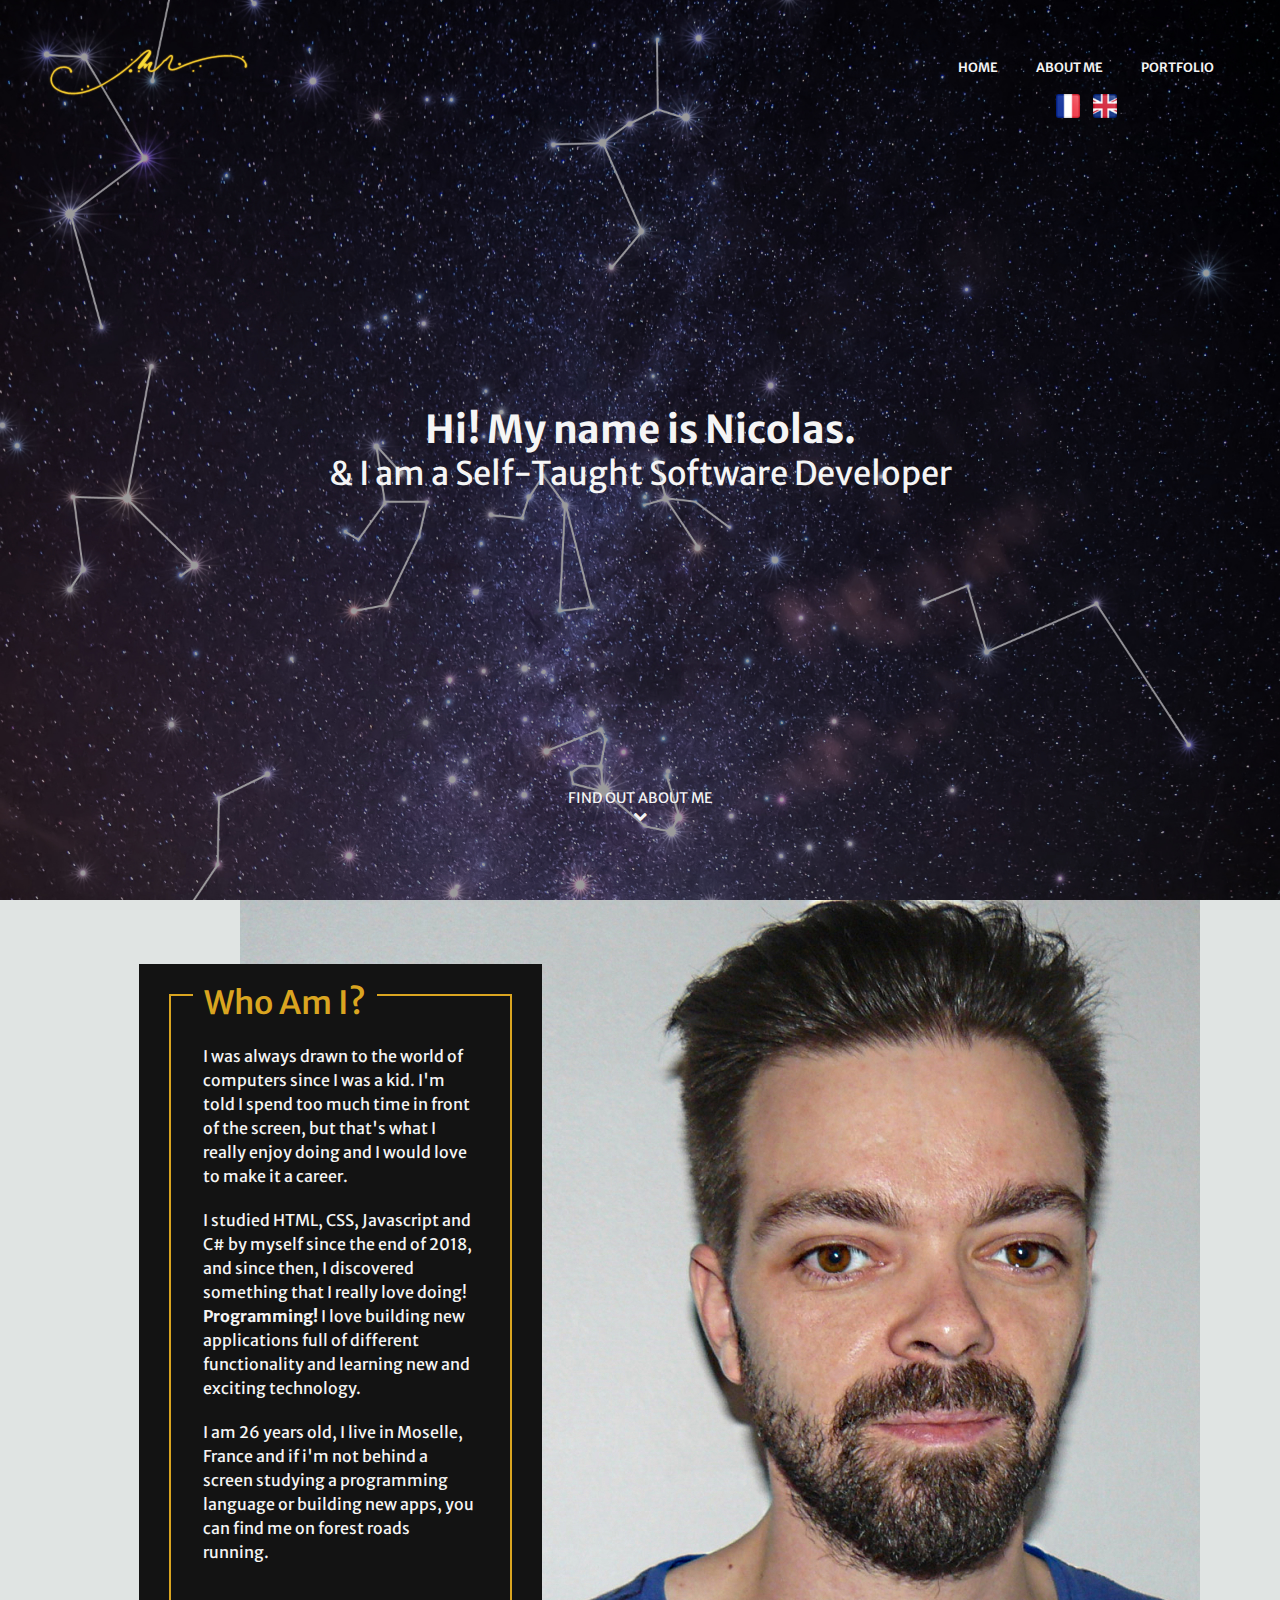
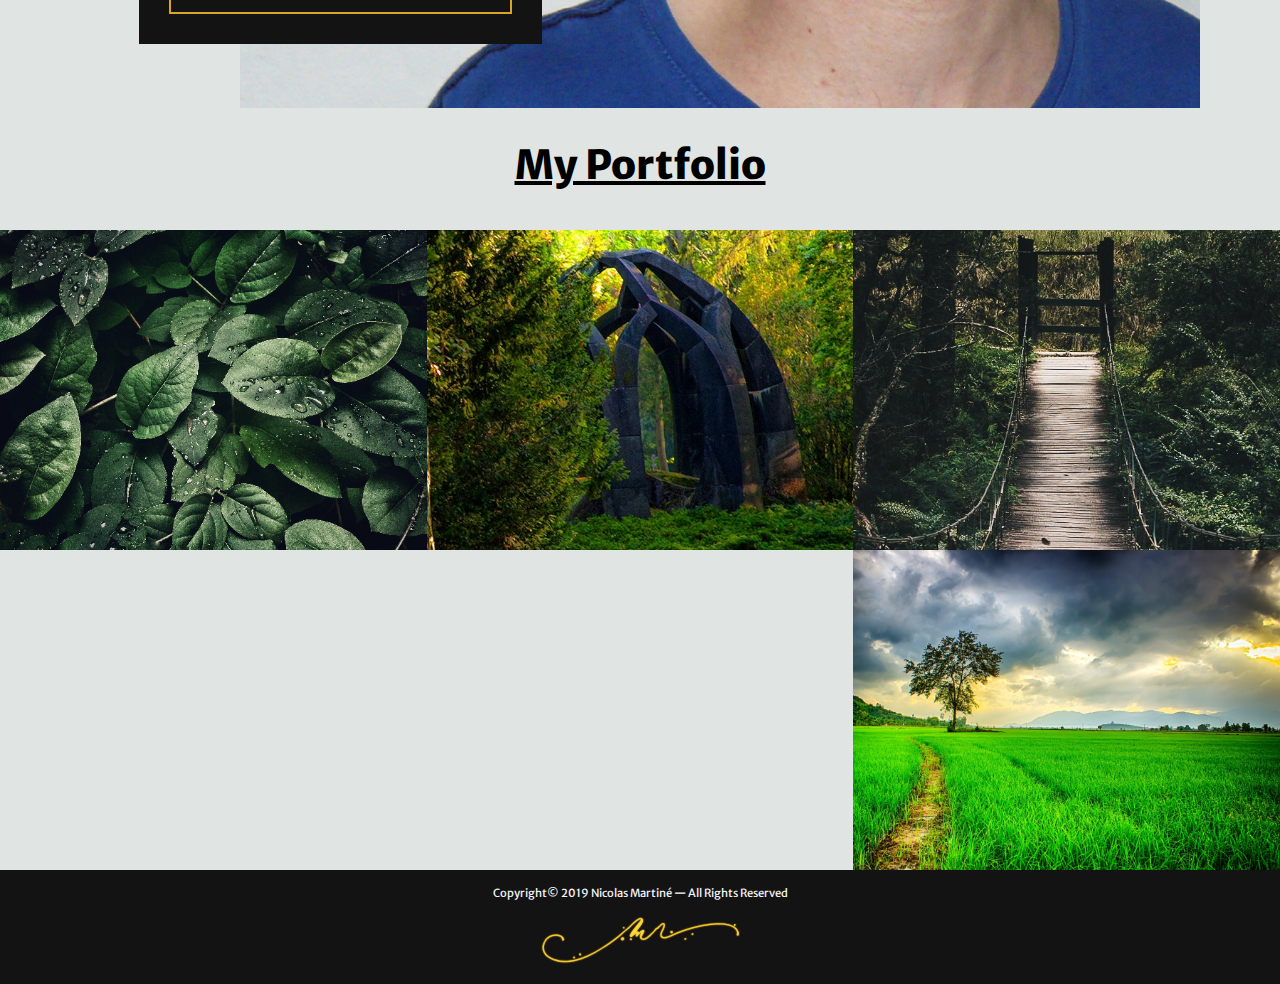
==== index.html @ 87276a25 "added language select" ====
<!--!ADD MY PROJECTS!-->

<!DOCTYPE html>
<html lang="fr">
  <head>
    <meta charset="utf-8" />
    <title>Nicolas Martiné — Self-taught software developer</title>
    <meta name="viewport" content="width=device-width, initial-scale=1" />
    <link type="text/css" rel="stylesheet" href="index.css" />
    <link
      href="https://fonts.googleapis.com/css?family=Merriweather+Sans:300,400&display=swap&subset=latin-ext"
      rel="stylesheet"
    />
    <link
      rel="stylesheet"
      href="https://cdnjs.cloudflare.com/ajax/libs/font-awesome/4.7.0/css/font-awesome.min.css"
    />
  </head>
  <body id="top">
    <header>
      <img src="images/logo.png" alt="my logo image" class="logo" />

      <nav>
        <ul>
          <li>
            <a href="">Home</a>
          </li>
          <li>
            <a href="#home-about-me">About me</a>
          </li>
          <li>
            <a href="#portfolio">Portfolio</a>
          </li>
        </ul>
        <div class="lang-container">
          <a id="lang-fr" href="./index-fr.html">
            <img src="images/france-24.png" alt="Français" />
          </a>

          <a id="lang-uk" href="./index.html">
            <img src="images/united-kingdom-24.png" alt="English" />
          </a>
        </div>
      </nav>
    </header>

    <section class="home">
      <div class="container">
        <h1 class="title">
          Hi! My name is Nicolas.
          <span>& I am a Self-Taught Software Developer</span>
        </h1>
        <a href="#home-about-me" class="button button-accent button-about-me"
          >Find out about me
          <br />
          <i class="fa fa-chevron-down"></i>
        </a>
      </div>
    </section>
    <div class="container container-about-me">
      <section class="home-about-me" id="home-about-me">
        <div class="home-about-text">
          <h1 class="title-about-me">Who Am I?</h1>
          <p>
            I was always drawn to the world of computers since I was a kid. I'm
            told I spend too much time in front of the screen, but that's what I
            really enjoy doing and I would love to make it a career.
          </p>
          <br />
          <p>
            I studied HTML, CSS, Javascript and C# by myself since the end of
            2018, and since then, I discovered something that I really love
            doing! <strong>Programming!</strong> I love building new
            applications full of different functionality and learning new and
            exciting technology.
          </p>
          <br />
          <p>
            I am 26 years old, I live in Moselle, France and if i'm not behind a
            screen studying a programming language or building new apps, you can
            find me on forest roads running.
          </p>
        </div>
      </section>
    </div>
    <div class="container-portfolio">
      <section class="portfolio" id="portfolio">
        <h1>My Portfolio</h1>

        <!-- Portfolio item 01 -->

        <figure class="portfolio-item">
          <img src="images/portfolio-test01.jpg" alt="portfolio item" />
          <figcaption class="portfolio-desc">
            <p>Project Title</p>
            <a
              href="link/to/newpage/detail"
              class="button button-accent button-small"
              >App details</a
            >
          </figcaption>
        </figure>

        <!-- Portfolio item 02 -->

        <figure class="portfolio-item">
          <img src="images/portfolio-test02.jpg" alt="portfolio item" />
          <figcaption class="portfolio-desc">
            <p>Project Title</p>
            <a
              href="link/to/newpage/detail"
              class="button button-accent button-small"
              >App details</a
            >
          </figcaption>
        </figure>

        <!-- Portfolio item 03 -->

        <figure class="portfolio-item">
          <img src="images/portfolio-test03.jpg" alt="portfolio item" />
          <figcaption class="portfolio-desc">
            <p>Project Title</p>
            <a
              href="link/to/newpage/detail"
              class="button button-accent button-small"
              >App details</a
            >
          </figcaption>
        </figure>

        <!-- Portfolio item 04 -->

        <figure class="portfolio-item">
          <img src="images/portfolio-test04.jpg" alt="portfolio item" />
          <figcaption class="portfolio-desc">
            <p>Project Title</p>
            <a
              href="link/to/newpage/detail"
              class="button button-accent button-small"
              >App details</a
            >
          </figcaption>
        </figure>
      </section>
    </div>

    <section class="github-link"></section>

    <footer>
      <p>Copyright&copy; 2019 Nicolas Martiné &mdash; All Rights Reserved</p>
      <a href="#top"
        ><img src="images/logo.png" alt="my logo image" class="logo"
      /></a>
    </footer>

    <script src="index.js"></script>
  </body>
</html>
---- index.css ----
* {
  margin: 0;
  padding: 0;
  box-sizing: border-box;
  transition: all ease-in-out 150ms;
}
body {
  font-family: "Merriweather Sans", sans-serif;
  text-align: center;
  background: #b9c2bf71;
  overflow-x: hidden;
}

img {
  max-width: 100%;
  height: auto;
  color: whitesmoke;
}

.container {
  width: 95%;
  margin: 0 auto;
  max-width: 70rem;
}

.lang-container {
  display: flex;
  padding-top: 0.5em;
  align-items: center;
  justify-content: center;
}

.clearfix::after,
section::after {
  content: "";
  display: block;
  clear: both;
}

@media (min-width: 57rem) {
  .lang-container {
    padding-top: 0em;
  }
}

@media (min-width: 60rem) {
  .container-about-me {
    padding-left: 3em;
  }
}

@media (min-width: 65rem) {
  .container-about-me {
    padding-left: 7em;
  }
}

@media (min-width: 70rem) {
  .container-about-me {
    padding-left: 10em;
  }
}

@media (min-width: 85rem) {
  .container-about-me {
    padding-left: 15em;
  }

  .container {
    max-width: 80rem;
  }
}

/* *TYPOG 

*_______________________________________ */

.home-about-me p {
  line-height: 1.5em;
}

.home-about-me p:first-of-type {
  margin-top: 1em;
}

.home-about-me p:last-of-type {
  margin-bottom: 1em;
}

.title-about-me {
  font-weight: 500;
  padding: 0 0 0.7em 0;
}

.title {
  font-size: 1.7em;
}

.title span {
  font-weight: 400;
  display: block;
  font-size: 0.85em;
  padding: 0em 0 0 0;
}

.portfolio h1 {
  text-decoration: underline;
}

@media (min-width: 57rem) {
  .title {
    font-size: 2.4em;
  }

  .portfolio h1 {
    font-size: 2.5em;
  }
}

@media (min-width: 100rem) {
  .title {
    font-size: 3.2em;
  }
}

/* *BUTTONS 

*_______________________________________ */

.home .button {
  display: inline-block;
  text-decoration: none;
  text-transform: uppercase;
  font-size: 0.9em;
  margin: 11em;
  padding: 0.5em;
  cursor: pointer;
}

#lang-fr {
  padding: 0.5em;
}

#lang-uk {
  padding: 0.5em;
}

#lang-fr:hover,
#lang-uk:hover {
  transform: scale(1.25);
}

.portfolio .button {
  display: inline-block;
  text-decoration: none;
  text-transform: uppercase;
  padding: 0.5em;
  cursor: pointer;
  border: 2px solid goldenrod;
}

.button-small {
  font-size: 0.8em;
}

.home .button-accent {
  color: whitesmoke;
}

.portfolio .button-accent {
  color: whitesmoke;
}

.button-accent:hover,
.button-accent:focus {
  color: rgb(199, 199, 199);
  border-color: rgb(199, 199, 199);
}

.portfolio .button-accent:hover,
.portfolio .button-accent:focus {
  border-color: whitesmoke;
  color: goldenrod;
}

@media (min-width: 20rem) {
  .home .button {
    margin: 6em 0 0 0;
  }
}

@media (min-width: 57rem) {
  .home .button-accent {
    margin: 20em 0 0 0;
  }
}

/* *HEADER 

*_______________________________________ */

header {
  position: absolute;
  left: 0;
  right: 0;
  margin: 4em 0 0 0;
}

nav ul {
  margin: 0;
  padding: 0;
  list-style: none;
}

nav li {
  display: inline-block;
  margin: 1.5em 0.2em 0.2em 0.2em;
}

nav a {
  font-weight: 600;
  text-decoration: none;
  text-transform: uppercase;
  font-size: 0.8em;
  padding: 0.5em;
  color: whitesmoke;
  justify-content: center;
}

nav a:hover,
nav a:focus {
  color: rgb(199, 199, 199);
}

@media (min-width: 57rem) {
  header {
    margin: 3em;
  }

  header .logo {
    float: left;
  }

  nav {
    float: right;
  }

  nav li {
    margin: 0.5em 0.7em 0.7em 0.7em;
  }
}

/* *HOME 

*_______________________________________ */

.home {
  background-image: url(images/astro.jpg);

  /*!--Resizes the background image with the window--*/
  background-size: cover;

  background-position: center;
  padding: 17em 0;
  color: whitesmoke;
  height: 100vh;
  padding-top: 45vh;
}

/* *HOME ABOUT ME 

*_______________________________________ */

.home-about-text {
  background-color: rgb(19, 19, 19);
  padding: 4.5em;
  width: 100vw;
  margin-left: -2.5%;
  outline: 2px solid goldenrod;
  outline-offset: -2em;
  color: whitesmoke;
  position: relative;
}

.home-about-text h1 {
  color: goldenrod;
  position: absolute;
  background: rgb(19, 19, 19);
  top: 0.6em;
  padding: 0 0.35em;
  left: 50%;
  transform: translateX(-50%);
}

@media (min-width: 57rem) {
  .home-about-text {
    width: 42%;
    margin-left: -2.5%;
    padding: 4em;
    text-align: left;
  }

  .home-about-text h1 {
    left: 3.35rem;
    transform: translateX(0);
  }

  .home-about-me {
    padding: 2em 0;
    background-image: url(images/meimg.jpg);
    background-repeat: no-repeat;
  }
}

@media (min-width: 65rem) {
  .home-about-me {
    padding: 3em 0;
  }

  .home-about-text {
    left: -6%;
  }
}

@media (min-width: 70rem) {
  .home-about-me {
    padding: 4em 0;
  }

  .home-about-text {
    left: -8%;
  }
}

@media (min-width: 85rem) {
  .home-about-me {
    padding: 8em 0;
  }

  .home-about-text {
    width: 50%;
    left: -15%;
  }
}

@media (min-width: 100rem) {
  .home-about-me {
    padding: 10em 0;
  }

  .home-about-text {
    width: 50%;
    left: -30%;
  }
}

/* *PORTFOLIO

*_______________________________________ */

.portfolio {
  margin: 2em 0 0;
}

.portfolio h1 {
  margin-bottom: 1em;
  font-weight: 800;
}

.portfolio-item {
  position: relative;
}

.portfolio-item img {
  display: block;
}

.portfolio-desc p {
  font-size: 0.8em;
  margin-bottom: 0.8em;
  color: whitesmoke;
}

.portfolio-desc {
  position: absolute;
  z-index: 1;
  bottom: 0em;
  left: 0em;
  right: 0em;
  background: rgba(0, 0, 0, 0.5);
  padding: 1em;
}

@media (min-width: 37rem) {
  .portfolio-item {
    width: 50%;
    float: left;
  }
}

@media (min-width: 57rem) {
  .portfolio-item {
    width: 33.333334%;
    overflow: hidden;
  }

  .portfolio-desc {
    transform: translateY(150%);
  }

  .portfolio-item:hover .portfolio-desc {
    transform: translateY(0%);
  }
}

/* *FOOTER

*_______________________________________ */

footer {
  background: rgb(19, 19, 19);
  color: whitesmoke;
  padding: 1em;
}

footer p {
  font-size: 0.7em;
}
footer .logo {
  margin-top: 1em;
  cursor: pointer;
}
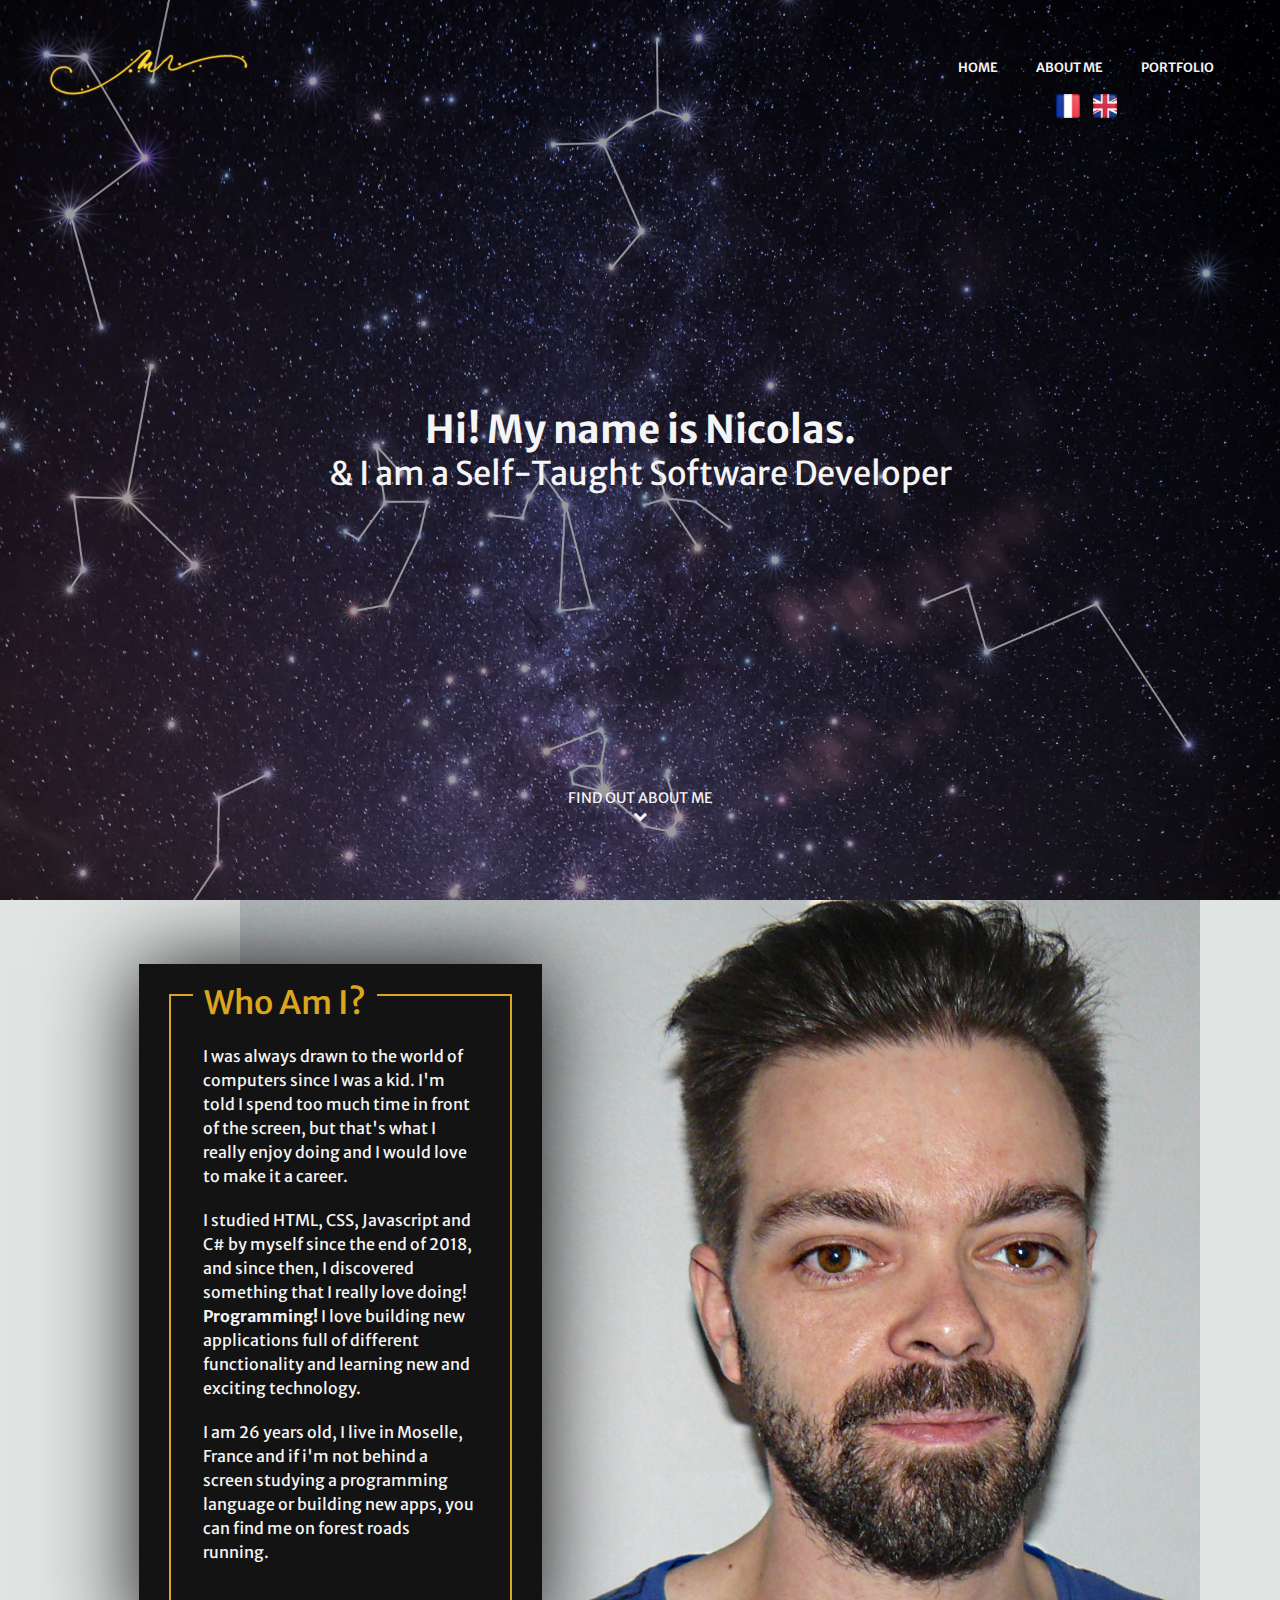
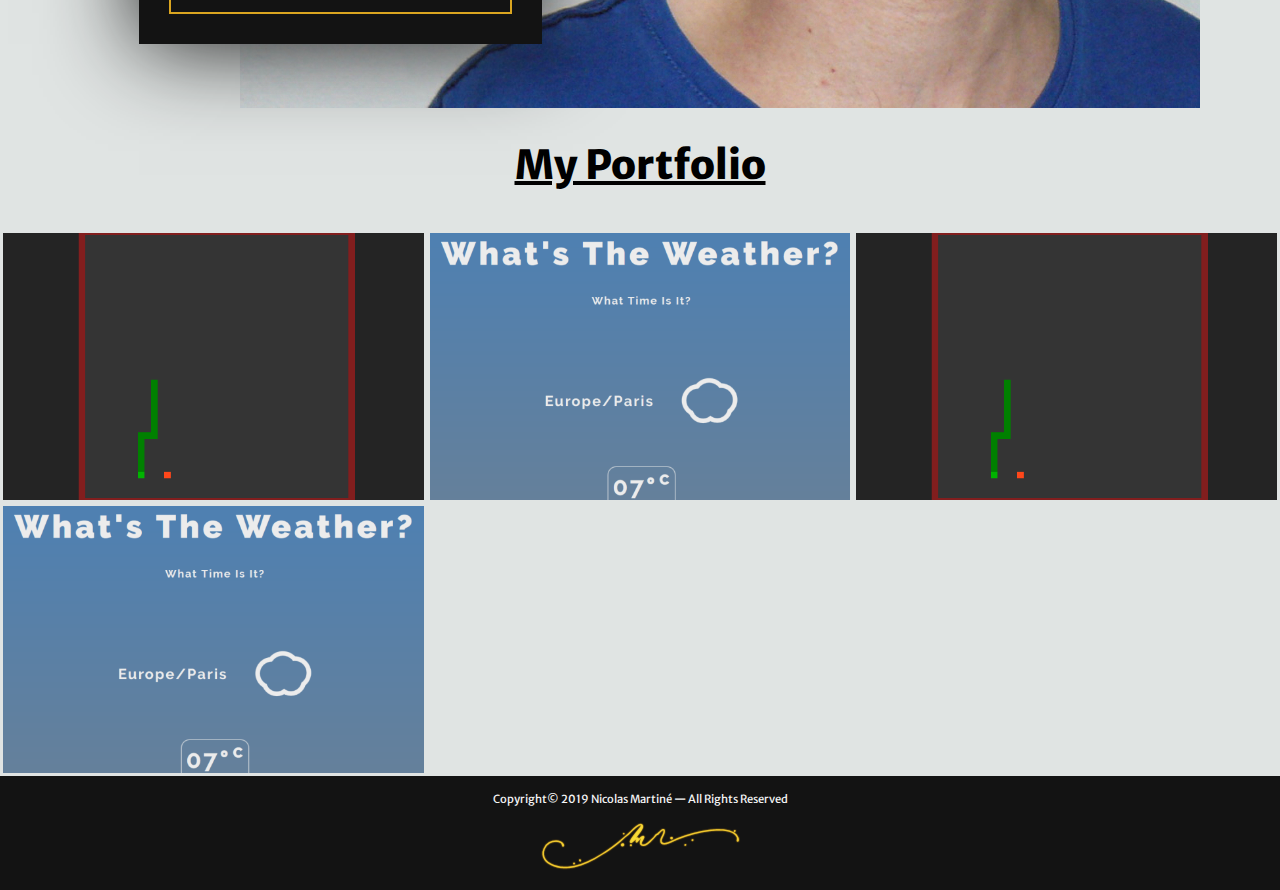
==== commit 8c32d9dc: "fixed portfolio" ====
--- a/index.html
+++ b/index.html
@@ -90,13 +90,13 @@
         <!-- Portfolio item 01 -->
 
         <figure class="portfolio-item">
-          <img src="images/portfolio-test01.jpg" alt="portfolio item" />
+          <img src="images/portfolio01.png" alt="portfolio item" />
           <figcaption class="portfolio-desc">
-            <p>Project Title</p>
+            <p>Snake Game</p>
             <a
               href="link/to/newpage/detail"
               class="button button-accent button-small"
-              >App details</a
+              >Details</a
             >
           </figcaption>
         </figure>
@@ -104,13 +104,13 @@
         <!-- Portfolio item 02 -->
 
         <figure class="portfolio-item">
-          <img src="images/portfolio-test02.jpg" alt="portfolio item" />
+          <img src="images/portfolio00.png" alt="portfolio item" />
           <figcaption class="portfolio-desc">
-            <p>Project Title</p>
+            <p>Clocks & Weather</p>
             <a
               href="link/to/newpage/detail"
               class="button button-accent button-small"
-              >App details</a
+              >Details</a
             >
           </figcaption>
         </figure>
@@ -118,13 +118,13 @@
         <!-- Portfolio item 03 -->
 
         <figure class="portfolio-item">
-          <img src="images/portfolio-test03.jpg" alt="portfolio item" />
+          <img src="images/portfolio01.png" alt="portfolio item" />
           <figcaption class="portfolio-desc">
-            <p>Project Title</p>
+            <p>?Project Title?</p>
             <a
               href="link/to/newpage/detail"
               class="button button-accent button-small"
-              >App details</a
+              >?App details?</a
             >
           </figcaption>
         </figure>
@@ -132,13 +132,13 @@
         <!-- Portfolio item 04 -->
 
         <figure class="portfolio-item">
-          <img src="images/portfolio-test04.jpg" alt="portfolio item" />
+          <img src="images/portfolio00.png" alt="portfolio item" />
           <figcaption class="portfolio-desc">
-            <p>Project Title</p>
+            <p>?Project Title?</p>
             <a
               href="link/to/newpage/detail"
               class="button button-accent button-small"
-              >App details</a
+              >?App details?</a
             >
           </figcaption>
         </figure>
--- a/index.css
+++ b/index.css
@@ -250,6 +250,16 @@
   }
 }
 
+@media (min-width: 100rem) {
+  nav li {
+    margin: 0.5em 2.5em 0.7em 2.5em;
+  }
+
+  header .logo {
+    margin-left: 4.5em;
+  }
+}
+
 /* *HOME 
 
 *_______________________________________ */
@@ -298,6 +308,7 @@
     margin-left: -2.5%;
     padding: 4em;
     text-align: left;
+    box-shadow: 0 0 5.5em 0 rgb(17, 17, 17);
   }
 
   .home-about-text h1 {
@@ -404,6 +415,10 @@
     overflow: hidden;
   }
 
+  .portfolio-item img {
+    border: 3px solid transparent;
+  }
+
   .portfolio-desc {
     transform: translateY(150%);
   }
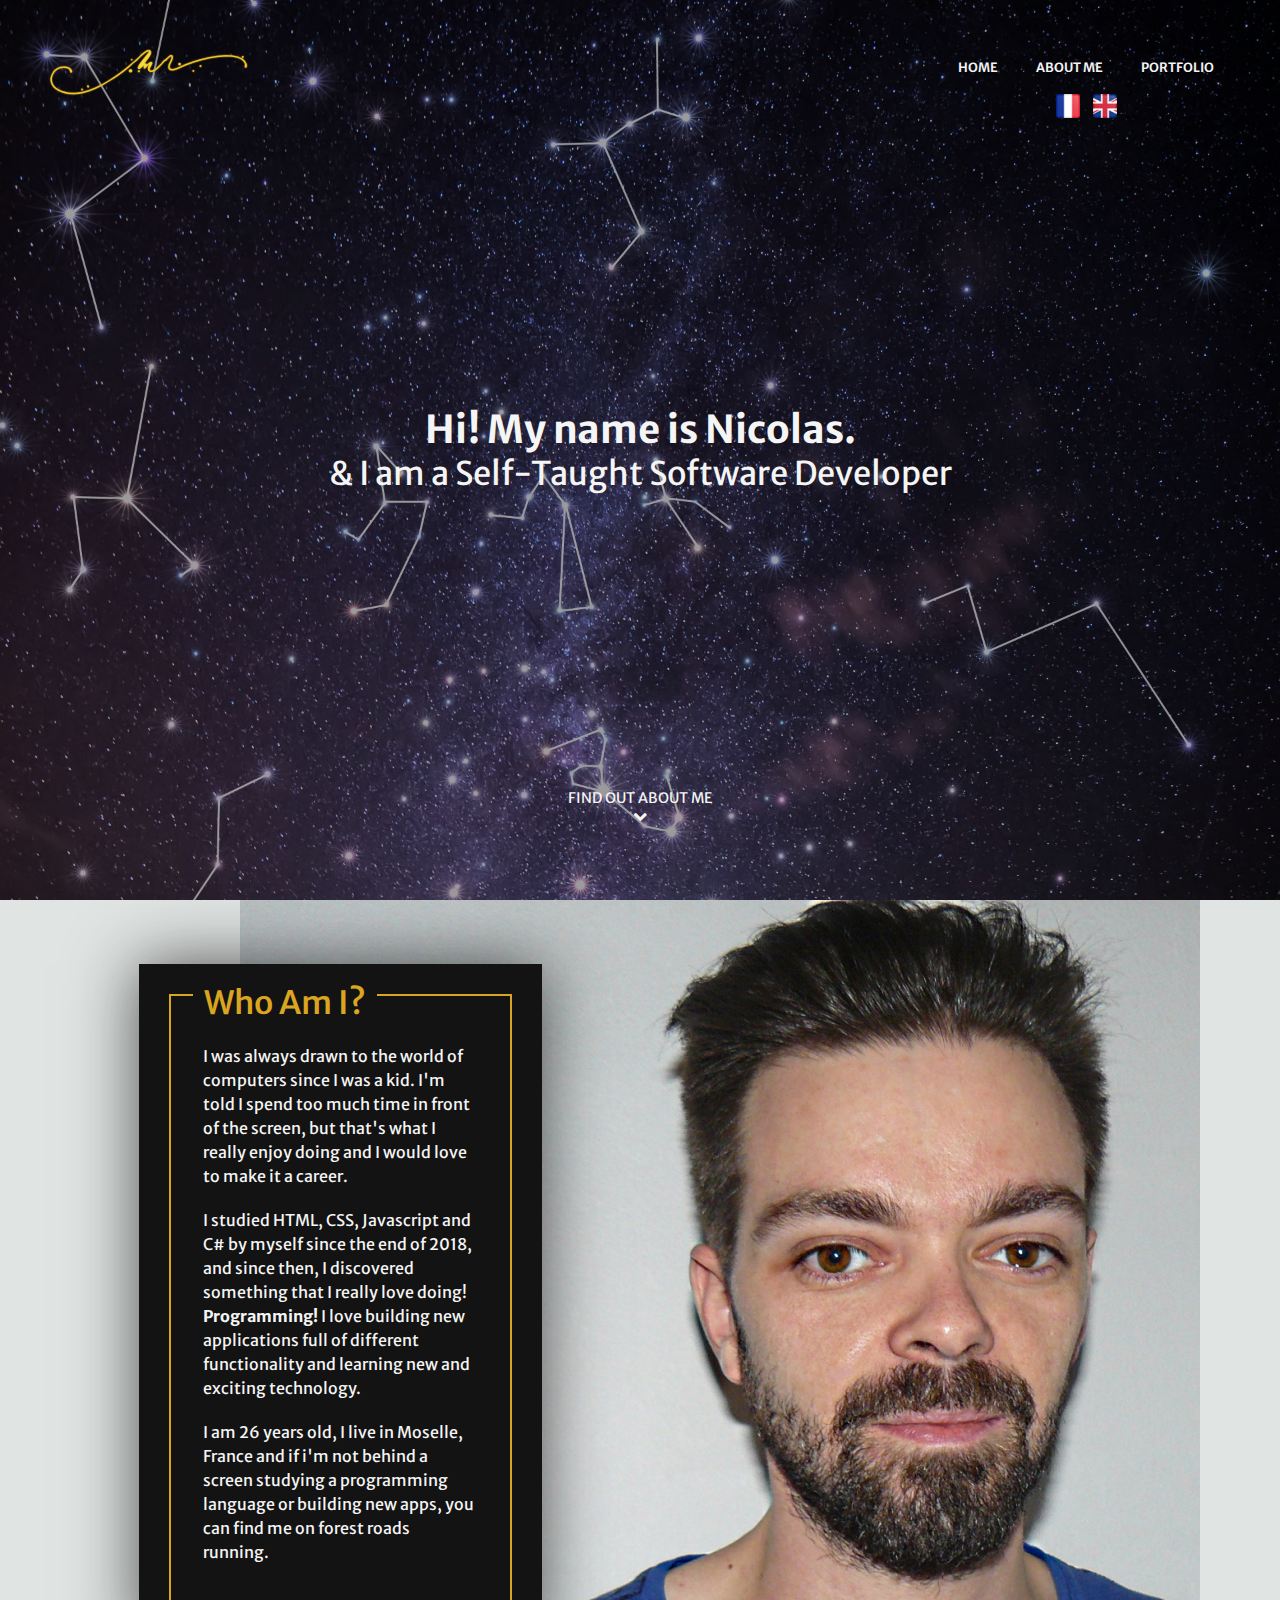
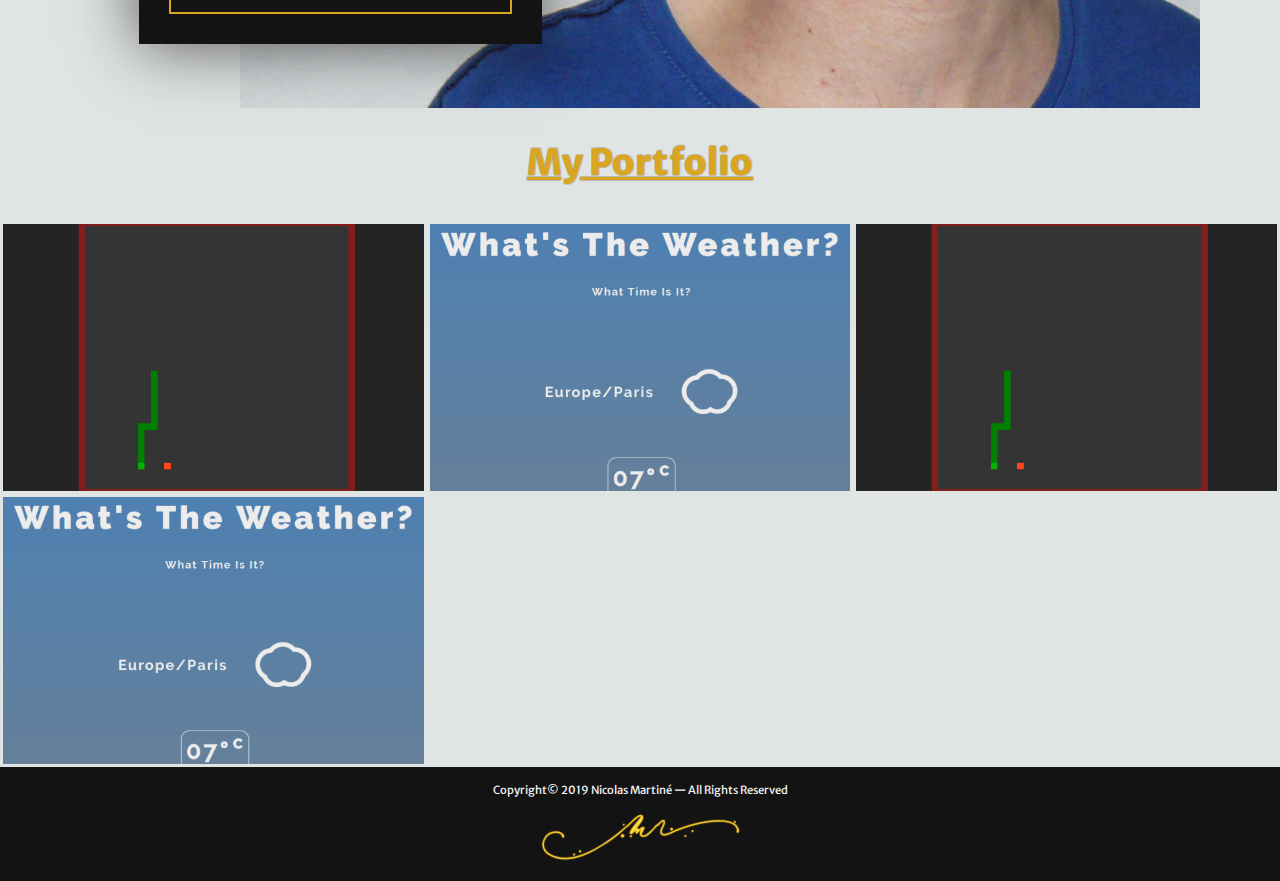
==== commit 42fbfadf: "Preloader added" ====
--- a/index.html
+++ b/index.html
@@ -16,7 +16,13 @@
       href="https://cdnjs.cloudflare.com/ajax/libs/font-awesome/4.7.0/css/font-awesome.min.css"
     />
   </head>
-  <body id="top">
+  <body id="top" style="overflow: hidden;">
+    <div class="preload">
+      <div class="spinner">
+        <div class="load-text"></div>
+      </div>
+    </div>
+
     <header>
       <img src="images/logo.png" alt="my logo image" class="logo" />
 
--- a/index.css
+++ b/index.css
@@ -2,13 +2,89 @@
   margin: 0;
   padding: 0;
   box-sizing: border-box;
-  transition: all ease-in-out 150ms;
-}
+  transition: all ease-in-out 300ms;
+  color: whitesmoke;
+  font-family: "Merriweather Sans", sans-serif;
+}
+
+/* *PRELOAD 
+
+*_______________________________________ */
+
+.preload {
+  z-index: 2;
+  position: fixed;
+  top: 0;
+  width: 100%;
+  height: 100vh;
+  background: rgb(19, 19, 19);
+}
+
+.spinner::before {
+  position: absolute;
+  content: "";
+  top: 50%;
+  left: 50%;
+  height: 110px;
+  width: 110px;
+  margin-top: -55px;
+  margin-left: -55px;
+  border-radius: 100%;
+  border-top: 4px solid rgba(32, 178, 171, 0.955);
+  border-right: 2px solid transparent;
+  animation: spinner 1.5s linear infinite;
+}
+
+.load-text::after {
+  color: rgba(245, 245, 245, 0.664);
+  z-index: 2;
+  position: absolute;
+  content: "Loading";
+  top: 50%;
+  left: 50%;
+  margin-top: -11px;
+  margin-left: -32px;
+  animation: load 2.9s ease-in-out infinite;
+}
+
+@keyframes spinner {
+  to {
+    transform: rotate(360deg);
+  }
+}
+
+@keyframes load {
+  0% {
+    content: "Loading";
+  }
+  33% {
+    content: "Loading.";
+  }
+  67% {
+    content: "Loading..";
+  }
+  100% {
+    content: "Loading...";
+  }
+}
+
+.preload-finish {
+  opacity: 0;
+  pointer-events: none;
+}
+
+/* *GENERAL
+
+*_______________________________________ */
+
 body {
-  font-family: "Merriweather Sans", sans-serif;
   text-align: center;
   background: #b9c2bf71;
   overflow-x: hidden;
+}
+
+body::-webkit-scrollbar * {
+  background: transparent;
 }
 
 img {
@@ -35,6 +111,12 @@
   content: "";
   display: block;
   clear: both;
+}
+
+@media (max-width: 57rem) {
+  .container-about-me {
+    margin-right: 2.1em;
+  }
 }
 
 @media (min-width: 57rem) {
@@ -285,7 +367,7 @@
   background-color: rgb(19, 19, 19);
   padding: 4.5em;
   width: 100vw;
-  margin-left: -2.5%;
+  margin-left: -2%;
   outline: 2px solid goldenrod;
   outline-offset: -2em;
   color: whitesmoke;
@@ -308,7 +390,7 @@
     margin-left: -2.5%;
     padding: 4em;
     text-align: left;
-    box-shadow: 0 0 5.5em 0 rgb(17, 17, 17);
+    box-shadow: 0 0 4em 0 rgba(17, 17, 17, 0.705);
   }
 
   .home-about-text h1 {
@@ -376,6 +458,11 @@
 .portfolio h1 {
   margin-bottom: 1em;
   font-weight: 800;
+  color: goldenrod;
+  font-size: 2em;
+  text-shadow: rgba(17, 17, 17, 0.705) 1px 0 1.1em;
+  text-shadow: -1px -1px 0 rgba(0, 0, 0, 0.1), 1px -1px 0 rgba(0, 0, 0, 0.1),
+    -1px 1px 0 rgba(0, 0, 0, 0.1), 1px 1px 0 rgba(0, 0, 0, 0.1);
 }
 
 .portfolio-item {
@@ -415,6 +502,10 @@
     overflow: hidden;
   }
 
+  .portfolio h1 {
+    font-size: 2.25em;
+  }
+
   .portfolio-item img {
     border: 3px solid transparent;
   }
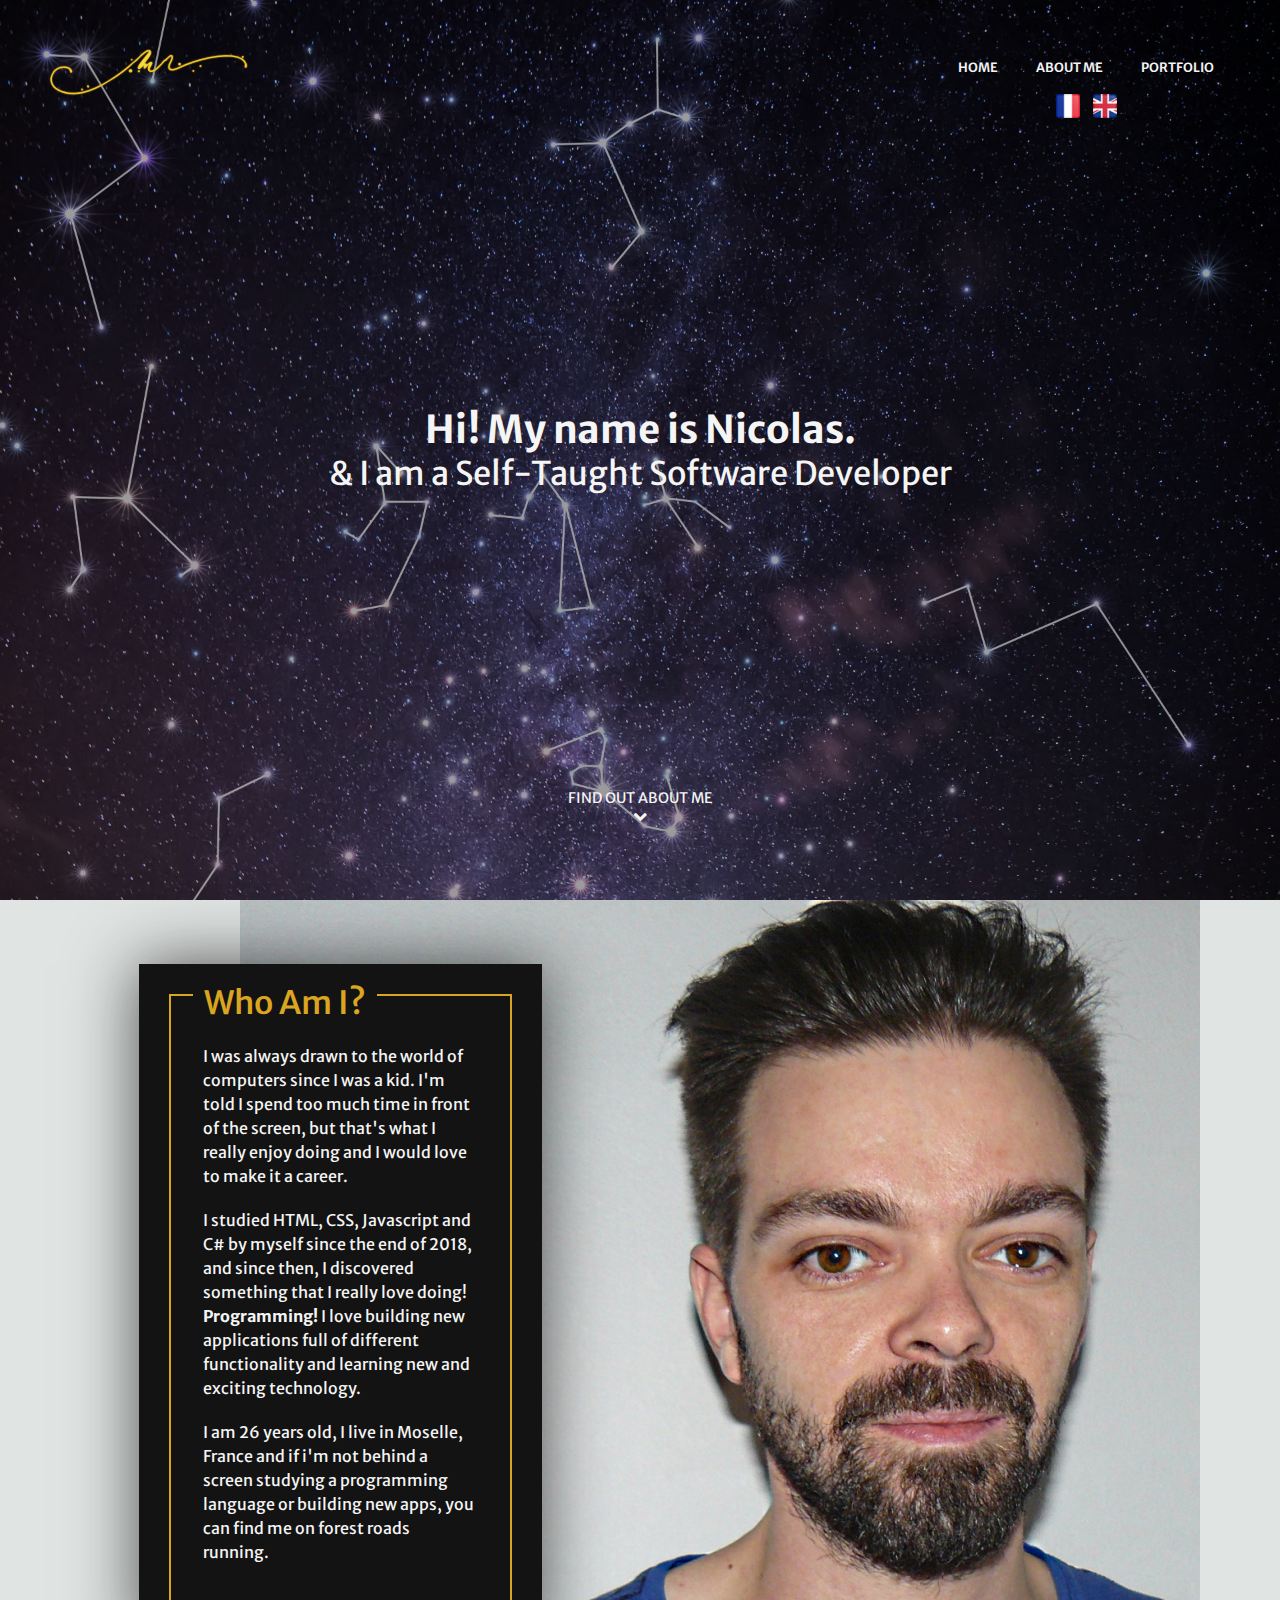
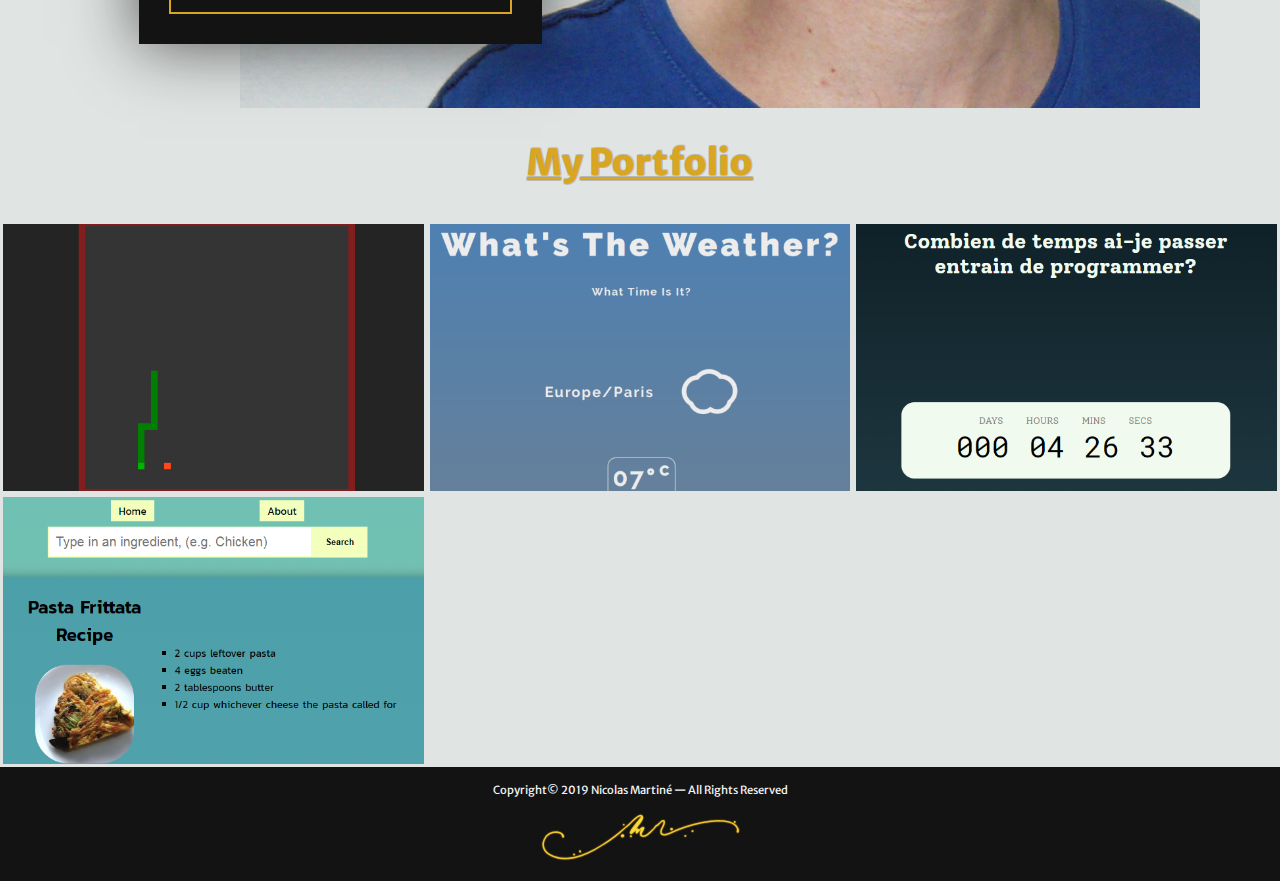
==== commit f78ee987: "added portfolio items + portfolio details and cleanup" ====
--- a/index.html
+++ b/index.html
@@ -1,4 +1,6 @@
 <!--!ADD MY PROJECTS!-->
+<!--!ADD RESUME WHEN READY-->
+<!--!FIX POSITIONING FOR LAPTOP SCREENS(smaller heights) button on home section-->
 
 <!DOCTYPE html>
 <html lang="fr">
@@ -100,9 +102,10 @@
           <figcaption class="portfolio-desc">
             <p>Snake Game</p>
             <a
-              href="link/to/newpage/detail"
+              href="./details-snake.html"
+              target="_blank"
               class="button button-accent button-small"
-              >Details</a
+              >App Details</a
             >
           </figcaption>
         </figure>
@@ -114,9 +117,10 @@
           <figcaption class="portfolio-desc">
             <p>Clocks & Weather</p>
             <a
-              href="link/to/newpage/detail"
+              href="./details-weather.html"
+              target="_blank"
               class="button button-accent button-small"
-              >Details</a
+              >App Details</a
             >
           </figcaption>
         </figure>
@@ -124,13 +128,14 @@
         <!-- Portfolio item 03 -->
 
         <figure class="portfolio-item">
-          <img src="images/portfolio01.png" alt="portfolio item" />
+          <img src="images/portfolio02.png" alt="portfolio item" />
           <figcaption class="portfolio-desc">
-            <p>?Project Title?</p>
+            <p>Cumulative Timer</p>
             <a
-              href="link/to/newpage/detail"
+              href="./details-timer.html"
+              target="_blank"
               class="button button-accent button-small"
-              >?App details?</a
+              >App details</a
             >
           </figcaption>
         </figure>
@@ -138,20 +143,19 @@
         <!-- Portfolio item 04 -->
 
         <figure class="portfolio-item">
-          <img src="images/portfolio00.png" alt="portfolio item" />
+          <img src="images/portfolio03.png" alt="portfolio item" />
           <figcaption class="portfolio-desc">
-            <p>?Project Title?</p>
+            <p>Recipe search</p>
             <a
-              href="link/to/newpage/detail"
+              href="./details-recipes.html"
+              target="_blank"
               class="button button-accent button-small"
-              >?App details?</a
+              >App details</a
             >
           </figcaption>
         </figure>
       </section>
     </div>
-
-    <section class="github-link"></section>
 
     <footer>
       <p>Copyright&copy; 2019 Nicolas Martiné &mdash; All Rights Reserved</p>
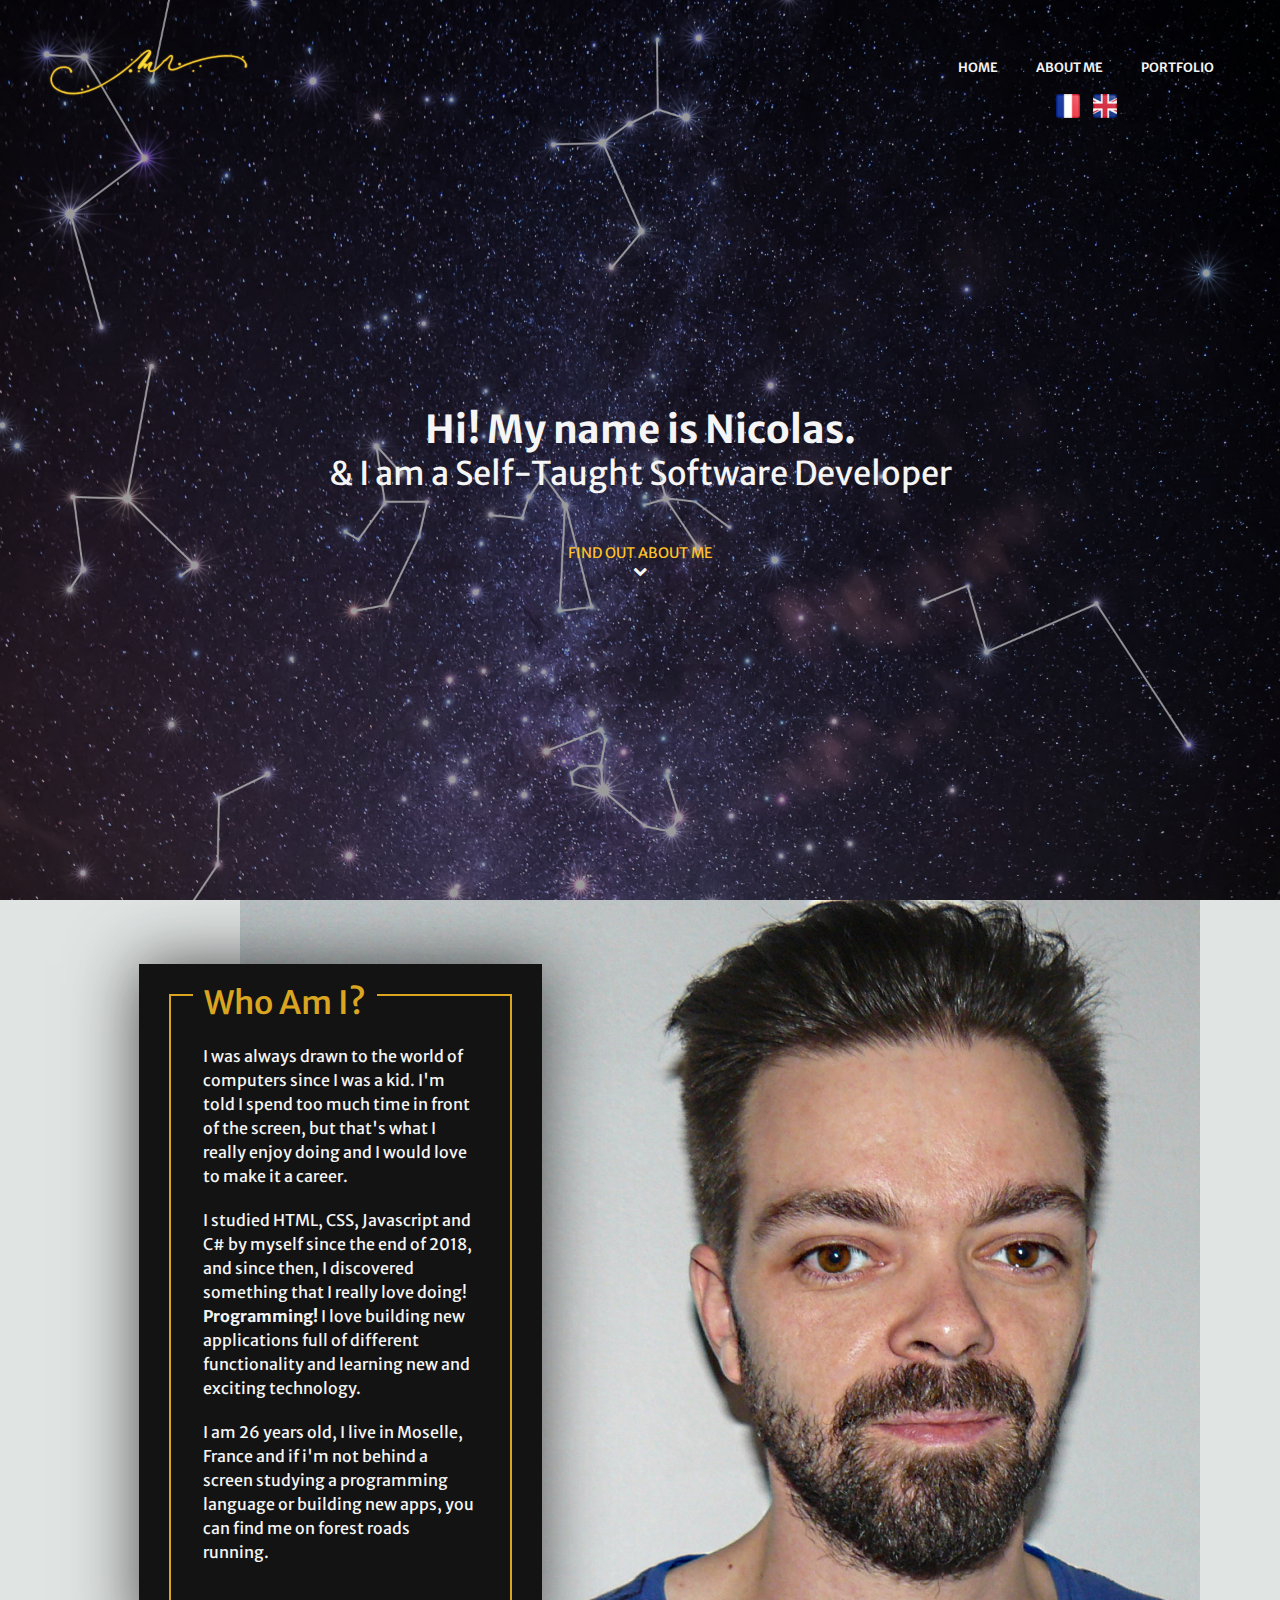
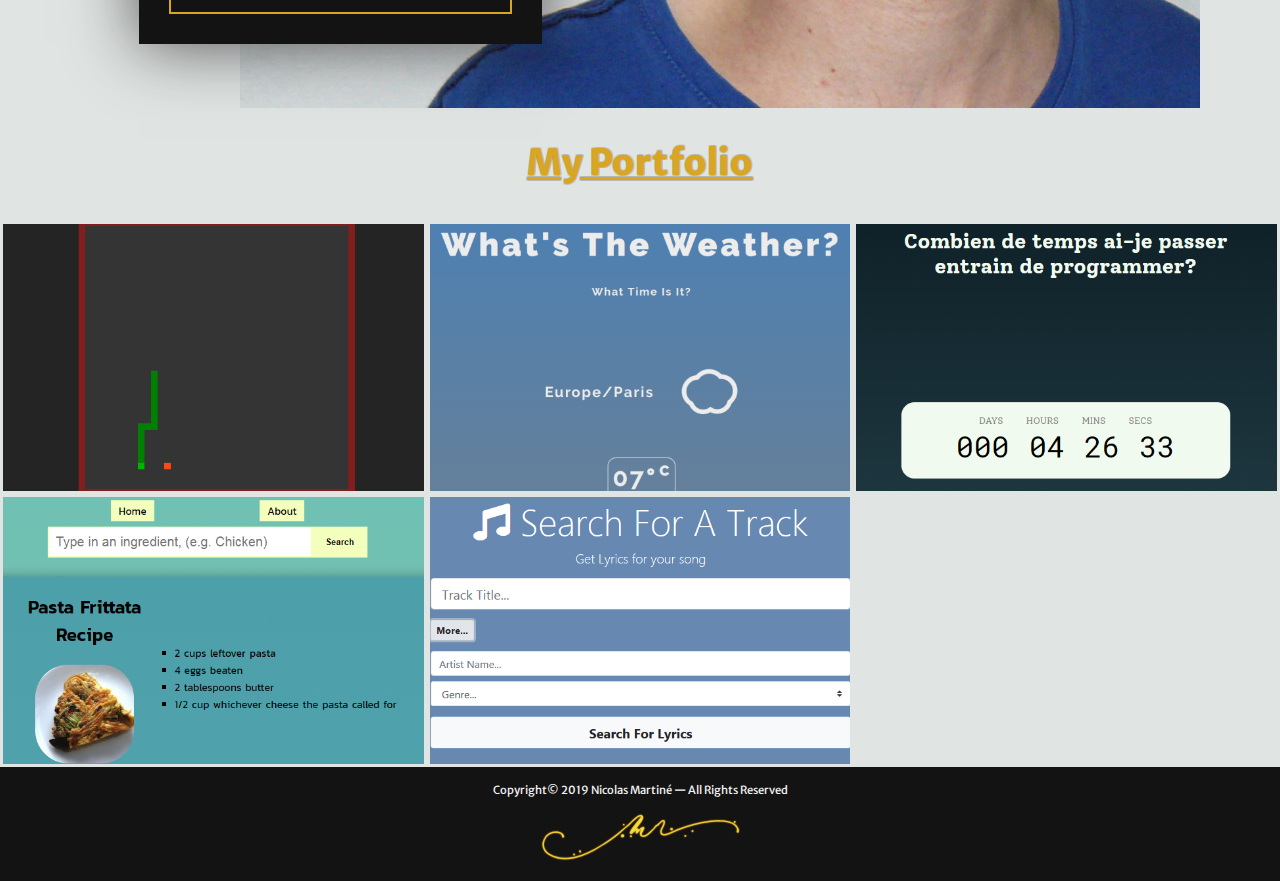
==== commit d5c3bd37: "added portfolio item" ====
--- a/index.html
+++ b/index.html
@@ -154,6 +154,21 @@
             >
           </figcaption>
         </figure>
+
+        <!-- Portfolio item 05 -->
+
+        <figure class="portfolio-item">
+          <img src="images/portfolio04.png" alt="portfolio item" />
+          <figcaption class="portfolio-desc">
+            <p>Lyrics Search</p>
+            <a
+              href="./details-lyrics.html"
+              target="_blank"
+              class="button button-accent button-small"
+              >App details</a
+            >
+          </figcaption>
+        </figure>
       </section>
     </div>
 
--- a/index.css
+++ b/index.css
@@ -246,6 +246,11 @@
 }
 
 .home .button-accent {
+  color: rgb(255, 194, 40);
+}
+
+.home .button-accent:hover,
+.home .button-accent:focus {
   color: whitesmoke;
 }
 
@@ -274,6 +279,30 @@
 @media (min-width: 57rem) {
   .home .button-accent {
     margin: 20em 0 0 0;
+  }
+}
+
+@media (min-height: 20rem) {
+  .home .button {
+    margin: 1em 0 0 0;
+  }
+}
+
+@media (min-height: 25rem) {
+  .home .button {
+    margin: 1.5em 0 0 0;
+  }
+}
+
+@media (min-height: 30rem) {
+  .home .button {
+    margin: 2em 0 0 0;
+  }
+}
+
+@media (min-height: 34rem) {
+  .home .button {
+    margin: 3em 0 0 0;
   }
 }
 
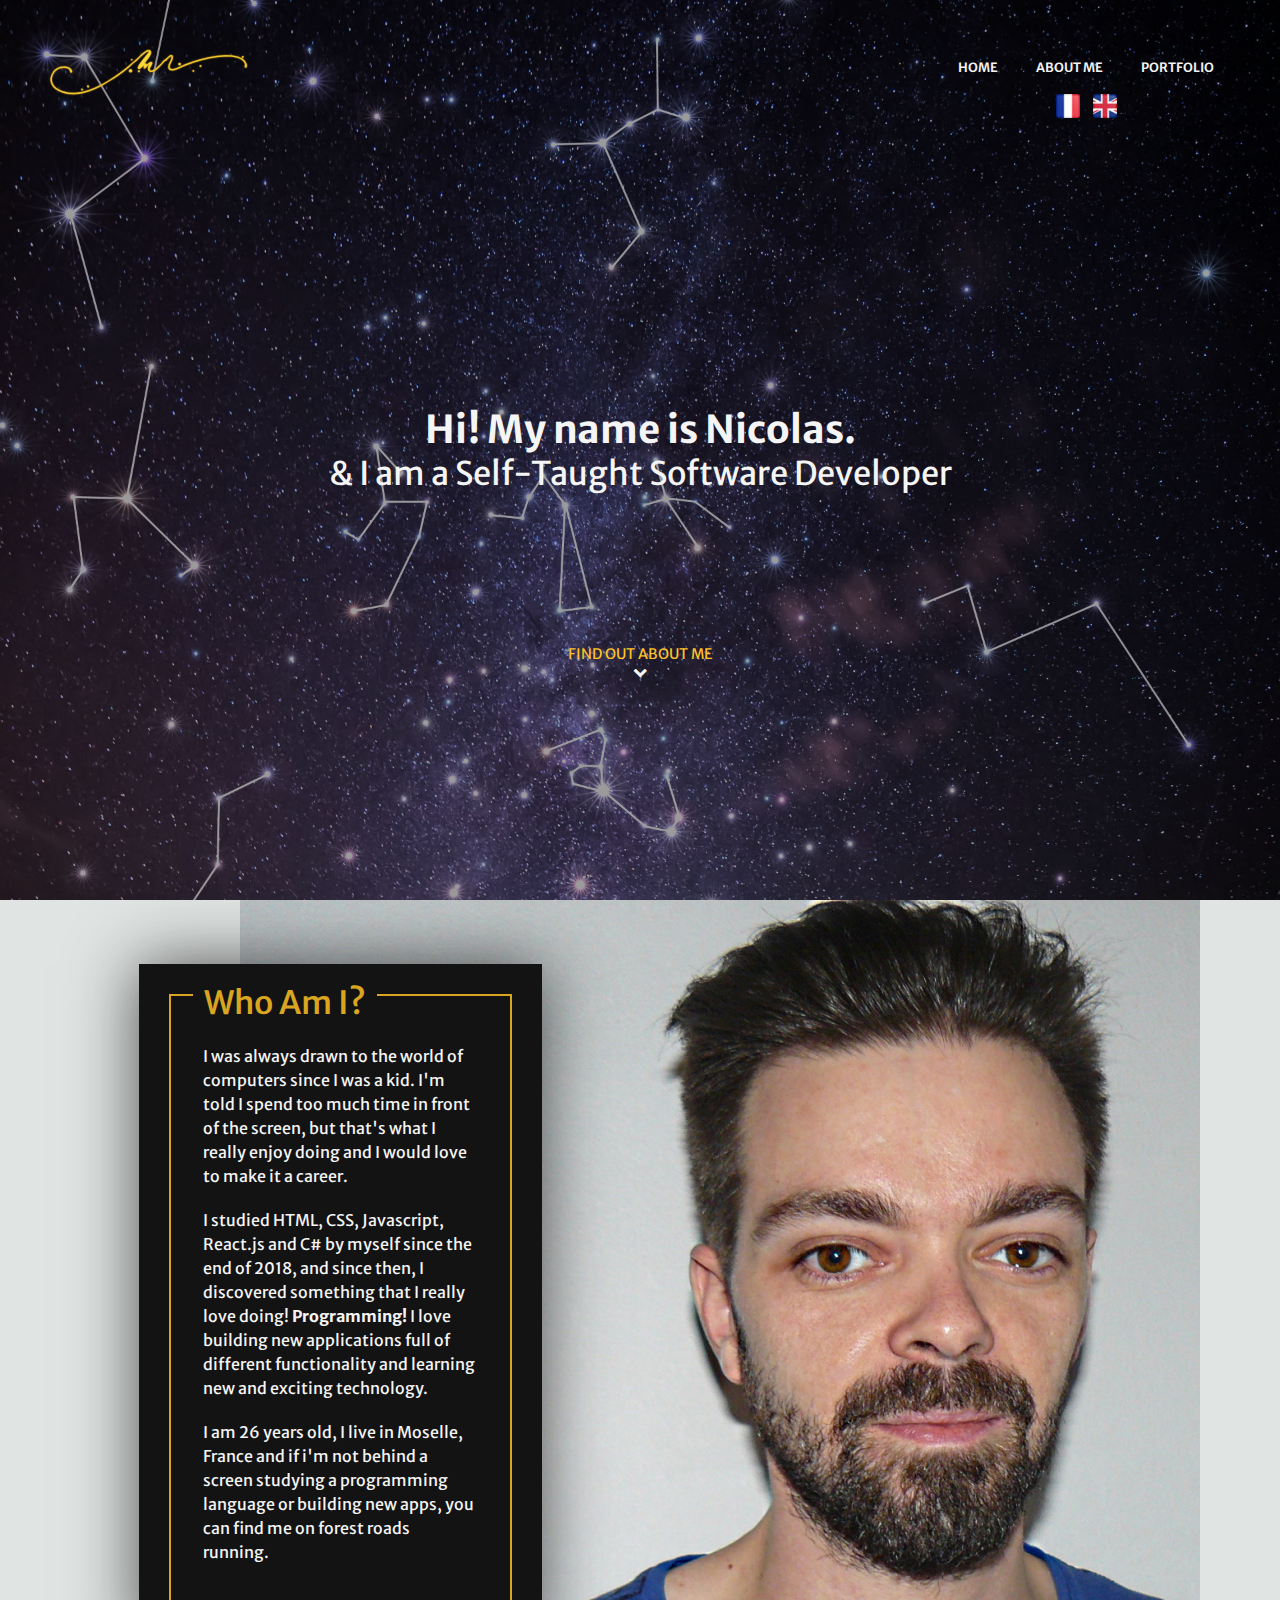
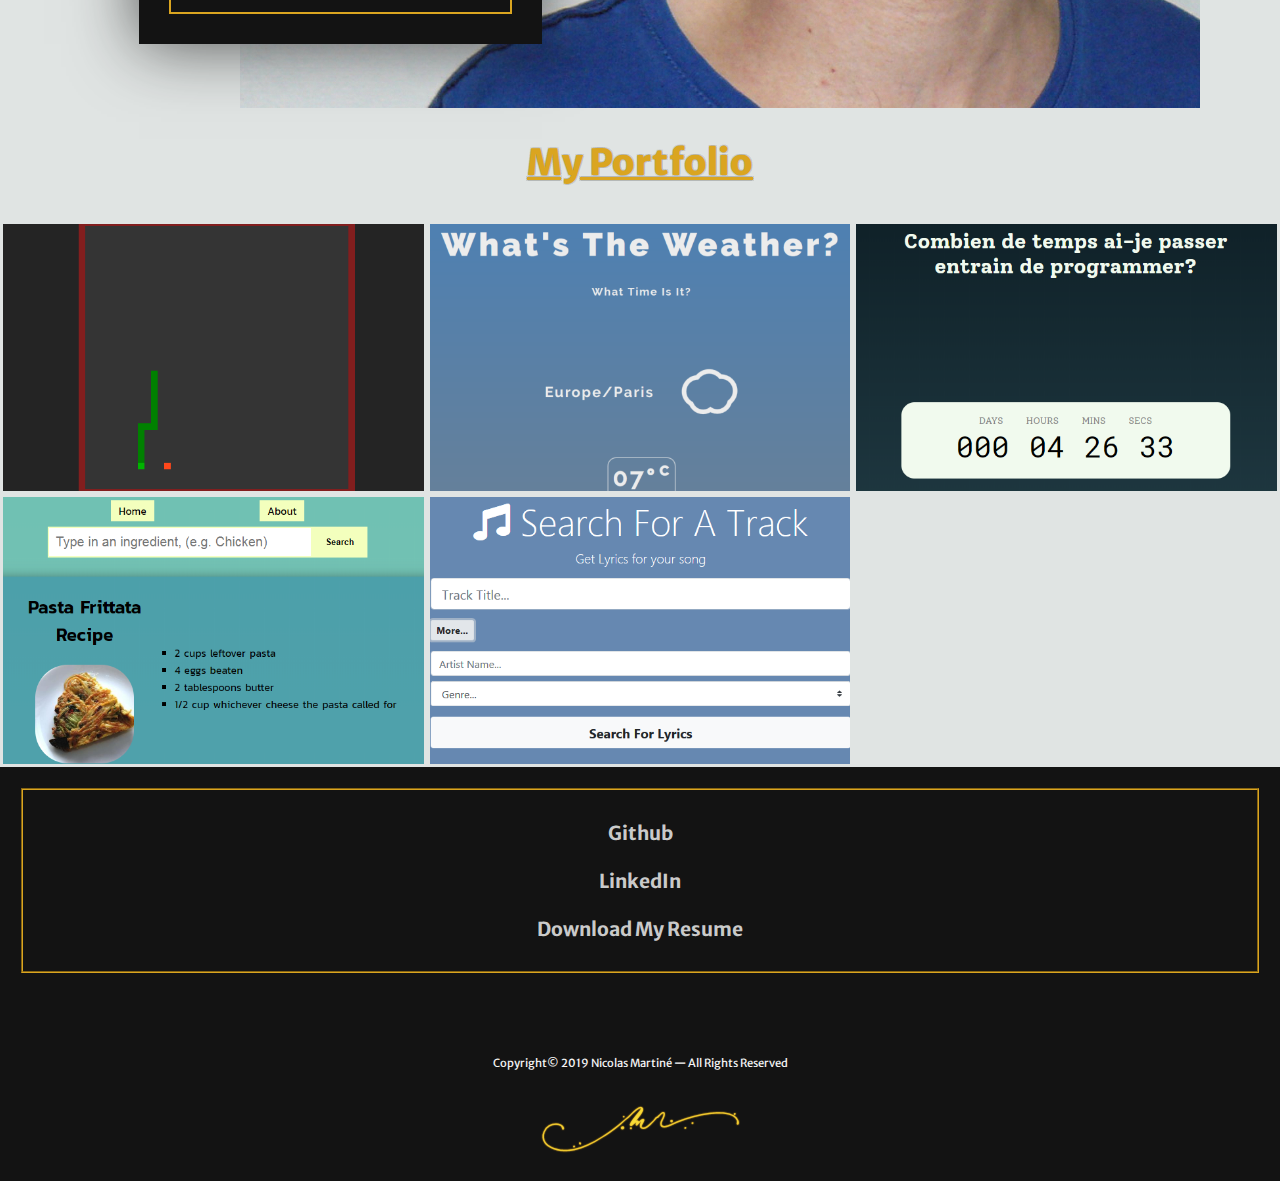
==== commit 00c83b7a: "added contact section & prep for my resume" ====
--- a/index.html
+++ b/index.html
@@ -1,7 +1,3 @@
-<!--!ADD MY PROJECTS!-->
-<!--!ADD RESUME WHEN READY-->
-<!--!FIX POSITIONING FOR LAPTOP SCREENS(smaller heights) button on home section-->
-
 <!DOCTYPE html>
 <html lang="fr">
   <head>
@@ -26,12 +22,12 @@
     </div>
 
     <header>
-      <img src="images/logo.png" alt="my logo image" class="logo" />
+      <img src="images/logo.png" alt="Logo Image..." class="logo" />
 
       <nav>
         <ul>
           <li>
-            <a href="">Home</a>
+            <a href="#top">Home</a>
           </li>
           <li>
             <a href="#home-about-me">About me</a>
@@ -76,9 +72,9 @@
           </p>
           <br />
           <p>
-            I studied HTML, CSS, Javascript and C# by myself since the end of
-            2018, and since then, I discovered something that I really love
-            doing! <strong>Programming!</strong> I love building new
+            I studied HTML, CSS, Javascript, React.js and C# by myself since the
+            end of 2018, and since then, I discovered something that I really
+            love doing! <strong>Programming!</strong> I love building new
             applications full of different functionality and learning new and
             exciting technology.
           </p>
@@ -171,6 +167,25 @@
         </figure>
       </section>
     </div>
+    <div class="container-contact">
+      <section class="contact" id="contact">
+        <div class="contact-content">
+          <a href="https://github.com/Nicoding0" target="_blank">Github</a>
+          <br />
+          <br />
+          <a
+            href="https://www.linkedin.com/in/nicolas-martin%C3%A9-60929919b/"
+            target="_blank"
+            >LinkedIn</a
+          >
+          <br />
+          <br />
+          <a class="resume" href="./docs/resume.docx" download="MyResume.docx"
+            >Download My Resume</a
+          >
+        </div>
+      </section>
+    </div>
 
     <footer>
       <p>Copyright&copy; 2019 Nicolas Martiné &mdash; All Rights Reserved</p>
--- a/index.css
+++ b/index.css
@@ -189,6 +189,25 @@
   text-decoration: underline;
 }
 
+.contact {
+  font-weight: 700;
+  font-size: 1.2em;
+  /* rgb(19, 19, 19) */
+}
+
+.contact a {
+  color: rgba(245, 245, 245, 0.836);
+  padding: 0.3em;
+  border: 0.1em solid rgb(19, 19, 19);
+  text-decoration: none;
+  background: rgba(19, 19, 19, 0.034);
+}
+
+.contact a:hover {
+  border-color: rgba(218, 165, 32, 0.521);
+  color: rgb(245, 245, 245);
+}
+
 @media (min-width: 57rem) {
   .title {
     font-size: 2.4em;
@@ -278,33 +297,33 @@
 
 @media (min-width: 57rem) {
   .home .button-accent {
-    margin: 20em 0 0 0;
-  }
-}
-
+    margin: 10em 0 0 0;
+  }
+}
+/*
 @media (min-height: 20rem) {
-  .home .button {
-    margin: 1em 0 0 0;
-  }
-}
-
-@media (min-height: 25rem) {
+  .home .button-accent {
+    margin: 10em 0 0 0;
+  }
+}
+
+@media (max-height: 25rem) {
   .home .button {
     margin: 1.5em 0 0 0;
   }
 }
 
-@media (min-height: 30rem) {
+@media (max-height: 30rem) {
   .home .button {
     margin: 2em 0 0 0;
   }
 }
 
-@media (min-height: 34rem) {
+@media (max-height: 34rem) {
   .home .button {
     margin: 3em 0 0 0;
   }
-}
+} */
 
 /* *HEADER 
 
@@ -548,6 +567,23 @@
   }
 }
 
+/* *CONTACT
+
+*_______________________________________ */
+
+.contact {
+  background: rgba(19, 19, 19);
+  /* border-top: 10px solid rgb(19, 19, 19); */
+  height: 265px;
+}
+
+.contact-content {
+  width: auto;
+  padding: 2.8em 0;
+  outline: 0.13em groove goldenrod;
+  outline-offset: -1.2em;
+}
+
 /* *FOOTER
 
 *_______________________________________ */
@@ -555,13 +591,17 @@
 footer {
   background: rgb(19, 19, 19);
   color: whitesmoke;
-  padding: 1em;
+  padding: 1.5em;
 }
 
 footer p {
   font-size: 0.7em;
 }
 footer .logo {
-  margin-top: 1em;
+  margin-top: 2.2em;
   cursor: pointer;
 }
+
+footer .logo:hover {
+  transform: scale(1.12);
+}
